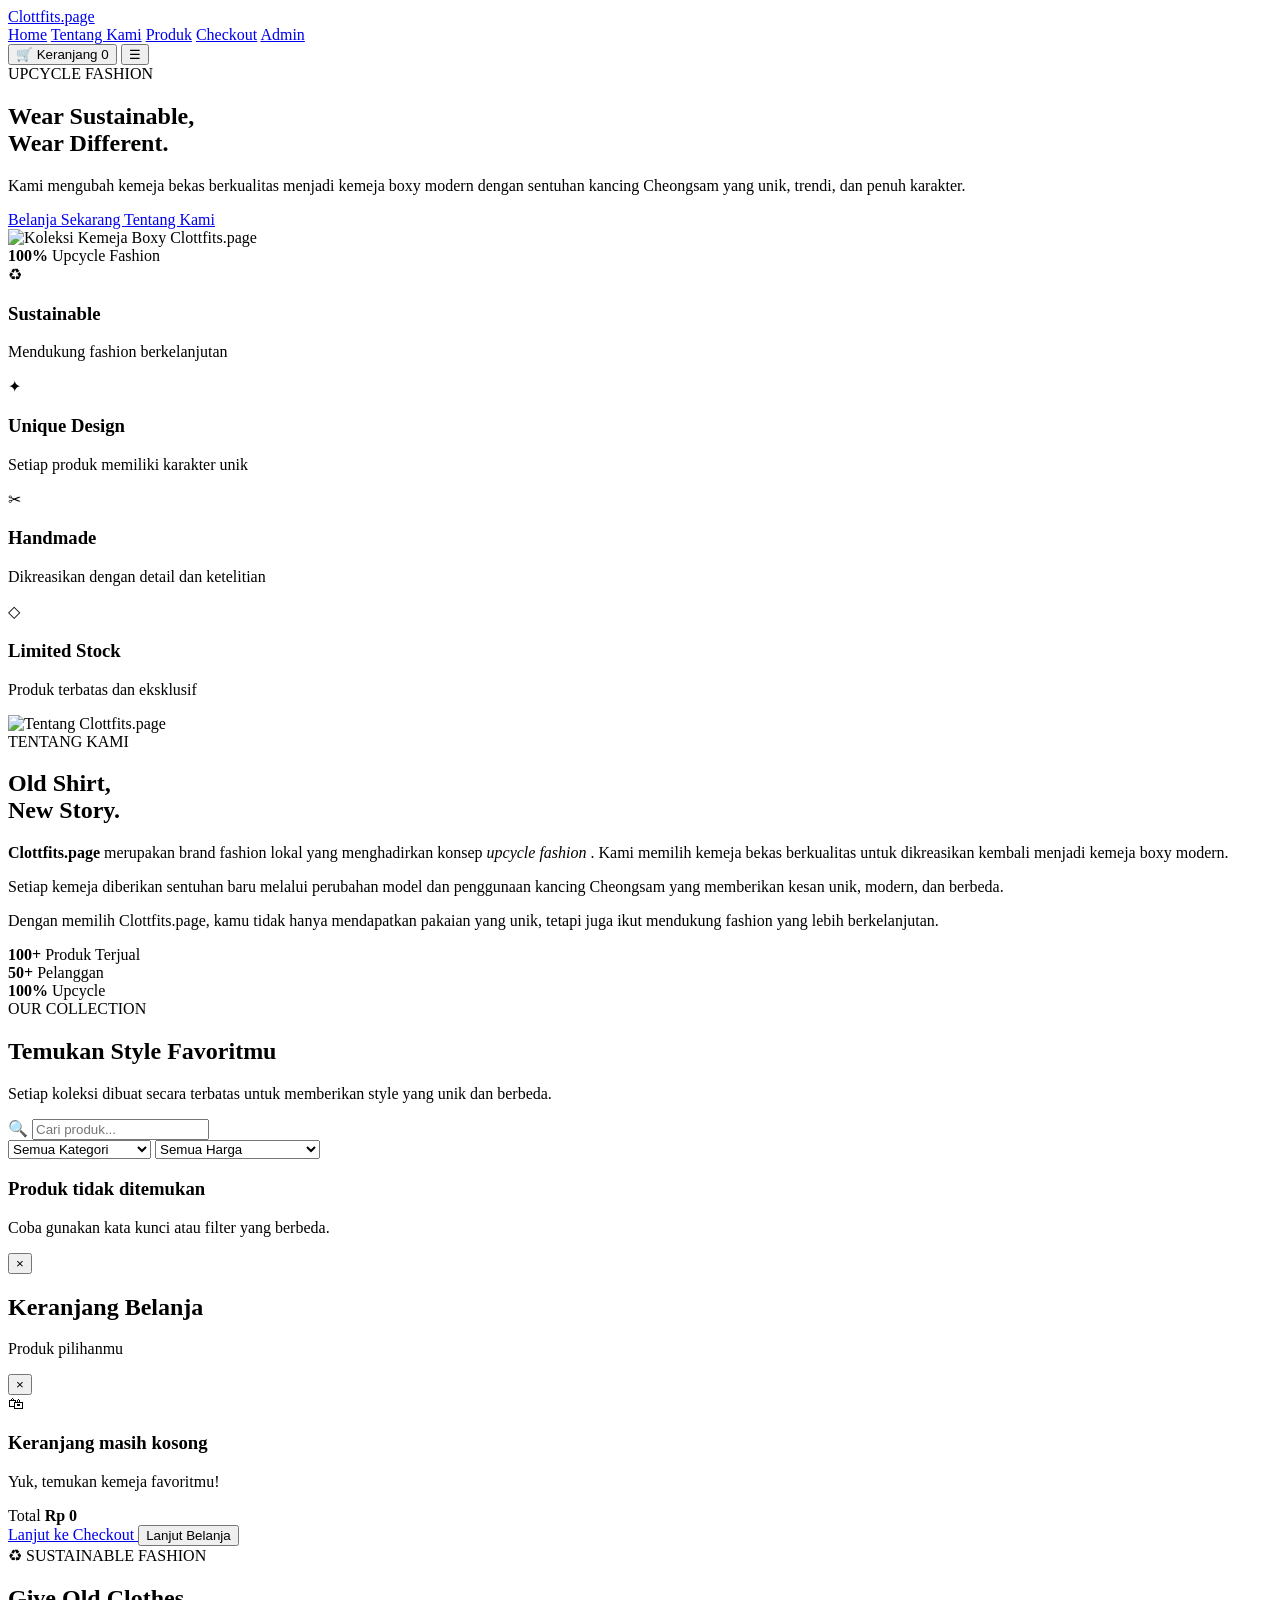
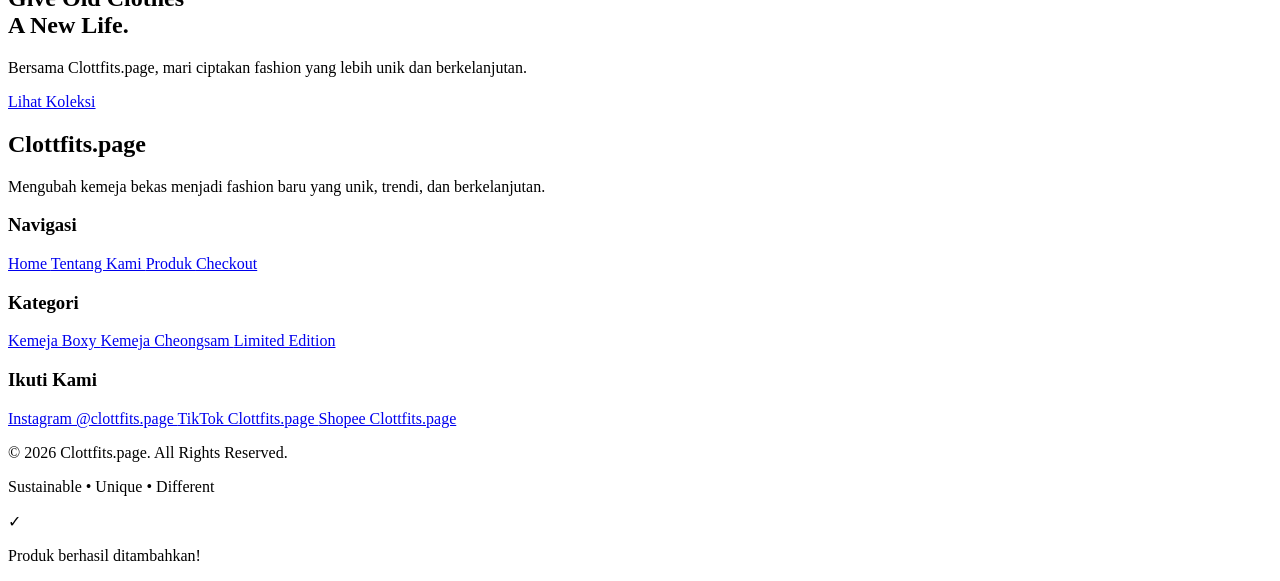
==== index.html @ d0d0c1e7 "halaman index" ====
<!DOCTYPE html>
<html lang="id">
<head>
  <meta charset="UTF-8">
  <meta name="viewport" content="width=device-width, initial-scale=1.0">

  <title>Clottfits.page | Upcycle Fashion</title>

  <meta name="description"
        content="Clottfits.page menghadirkan kemeja bekas berkualitas yang dikreasikan menjadi kemeja boxy dan kemeja dengan kancing Cheongsam yang unik dan trendi.">

  <!-- Google Fonts -->
  <link rel="preconnect" href="https://fonts.googleapis.com">
  <link rel="preconnect" href="https://fonts.gstatic.com" crossorigin>

  <link href="https://fonts.googleapis.com/css2?family=DM+Sans:wght@400;500;600;700&family=Playfair+Display:wght@600;700&display=swap"
        rel="stylesheet">

  <!-- CSS -->
  <link rel="stylesheet" href="css/style.css">
  <script src="js/auth.js" defer></script>

  <!-- Google Analytics Dummy -->
  <script async src="https://www.googletagmanager.com/gtag/js?id=G-XXXXXXXXXX"></script>

  <script>
    window.dataLayer = window.dataLayer || [];

    function gtag(){
      dataLayer.push(arguments);
    }

    gtag('js', new Date());
    gtag('config', 'G-XXXXXXXXXX');
  </script>
</head>


<body data-page="store">

<!-- ========================================
     NAVBAR
======================================== -->

<header class="navbar">

  <div class="container nav-container">

    <!-- Logo -->
    <a href="index.html" class="logo">
      Clottfits<span>.page</span>
    </a>


    <!-- Navigation -->
    <nav class="nav-menu" id="navMenu">

      <a href="#home">Home</a>

      <a href="#about">Tentang Kami</a>

      <a href="#products">Produk</a>

      <a href="checkout.html">Checkout</a>

      <a href="admin.html">Admin</a>

    </nav>


    <!-- Cart Button -->
    <button class="cart-button" id="cartBtn">

      🛒 Keranjang

      <span class="cart-count" id="cartCount">
        0
      </span>

    </button>


    <!-- Mobile Menu -->
    <button class="menu-toggle" id="menuToggle">
      ☰
    </button>

  </div>

</header>



<!-- ========================================
     HERO SECTION
======================================== -->

<section class="hero" id="home">

  <div class="container hero-container">


    <!-- Hero Content -->
    <div class="hero-content">

      <span class="hero-label">
        UPCYCLE FASHION
      </span>


      <h1>
        Wear Sustainable,
        <br>
        <span>Wear Different.</span>
      </h1>


      <p>
        Kami mengubah kemeja bekas berkualitas menjadi
        kemeja boxy modern dengan sentuhan kancing
        Cheongsam yang unik, trendi, dan penuh karakter.
      </p>


      <div class="hero-buttons">

        <a href="#products"
           class="btn-primary">

          Belanja Sekarang

        </a>


        <a href="#about"
           class="btn-secondary">

          Tentang Kami

        </a>

      </div>

    </div>



    <!-- Hero Image -->
    <div class="hero-image">

      <img
        src="image/banner.jpeg"
        alt="Koleksi Kemeja Boxy Clottfits.page"
      >

      <div class="hero-badge">

        <strong>
          100%
        </strong>

        <span>
          Upcycle Fashion
        </span>

      </div>

    </div>

  </div>

</section>



<!-- ========================================
     BENEFIT SECTION
======================================== -->

<section class="benefits">

  <div class="container benefit-grid">


    <div class="benefit-item">

      <span class="benefit-icon">
        ♻
      </span>

      <div>

        <h3>
          Sustainable
        </h3>

        <p>
          Mendukung fashion berkelanjutan
        </p>

      </div>

    </div>



    <div class="benefit-item">

      <span class="benefit-icon">
        ✦
      </span>

      <div>

        <h3>
          Unique Design
        </h3>

        <p>
          Setiap produk memiliki karakter unik
        </p>

      </div>

    </div>



    <div class="benefit-item">

      <span class="benefit-icon">
        ✂
      </span>

      <div>

        <h3>
          Handmade
        </h3>

        <p>
          Dikreasikan dengan detail dan ketelitian
        </p>

      </div>

    </div>



    <div class="benefit-item">

      <span class="benefit-icon">
        ◇
      </span>

      <div>

        <h3>
          Limited Stock
        </h3>

        <p>
          Produk terbatas dan eksklusif
        </p>

      </div>

    </div>

  </div>

</section>



<!-- ========================================
     ABOUT SECTION
======================================== -->

<section class="about"
         id="about">

  <div class="container about-container">


    <!-- About Image -->
    <div class="about-image">

      <img
        src="image/banner tentang.jpeg"
        alt="Tentang Clottfits.page"
      >

    </div>



    <!-- About Content -->
    <div class="about-content">

      <span class="section-label">
        TENTANG KAMI
      </span>


      <h2>
        Old Shirt,
        <br>
        New Story.
      </h2>


      <p>
        <strong>
          Clottfits.page
        </strong>

        merupakan brand fashion lokal yang
        menghadirkan konsep

        <em>
          upcycle fashion
        </em>.

        Kami memilih kemeja bekas berkualitas
        untuk dikreasikan kembali menjadi
        kemeja boxy modern.
      </p>


      <p>
        Setiap kemeja diberikan sentuhan baru
        melalui perubahan model dan penggunaan
        kancing Cheongsam yang memberikan
        kesan unik, modern, dan berbeda.
      </p>


      <p>
        Dengan memilih Clottfits.page,
        kamu tidak hanya mendapatkan pakaian
        yang unik, tetapi juga ikut mendukung
        fashion yang lebih berkelanjutan.
      </p>


      <div class="about-statistics">


        <div class="statistic">

          <strong>
            100+
          </strong>

          <span>
            Produk Terjual
          </span>

        </div>


        <div class="statistic">

          <strong>
            50+
          </strong>

          <span>
            Pelanggan
          </span>

        </div>


        <div class="statistic">

          <strong>
            100%
          </strong>

          <span>
            Upcycle
          </span>

        </div>


      </div>

    </div>

  </div>

</section>



<!-- ========================================
     PRODUCTS SECTION
======================================== -->

<section class="products-section"
         id="products">

  <div class="container">


    <!-- Section Heading -->
    <div class="section-heading">

      <span class="section-label">
        OUR COLLECTION
      </span>

      <h2>
        Temukan Style Favoritmu
      </h2>

      <p>
        Setiap koleksi dibuat secara terbatas
        untuk memberikan style yang unik dan berbeda.
      </p>

    </div>



    <!-- ========================================
         SEARCH & FILTER
    ======================================== -->

    <div class="product-tools">


      <!-- Search -->
      <div class="search-box">

        <span>
          🔍
        </span>

        <input
          type="text"
          id="searchInput"
          placeholder="Cari produk..."
        >

      </div>



      <!-- Category Filter -->
      <select id="categoryFilter">

        <option value="">
          Semua Kategori
        </option>

        <option value="boxy">
          Kemeja Boxy
        </option>

        <option value="cheongsam">
          Kemeja Cheongsam
        </option>

        <option value="limited">
          Limited Edition
        </option>

      </select>



      <!-- Price Filter -->
      <select id="priceFilter">

        <option value="">
          Semua Harga
        </option>

        <option value="low">
          Di bawah Rp150.000
        </option>

        <option value="middle">
          Rp150.000 - Rp200.000
        </option>

        <option value="high">
          Di atas Rp200.000
        </option>

      </select>

    </div>



    <!-- Product Container -->
    <div
      class="products-grid"
      id="productsContainer">
    </div>



    <!-- No Product -->
    <div
      class="no-product"
      id="noProduct">

      <h3>
        Produk tidak ditemukan
      </h3>

      <p>
        Coba gunakan kata kunci atau
        filter yang berbeda.
      </p>

    </div>

  </div>

</section>



<!-- ========================================
     PRODUCT DETAIL MODAL
======================================== -->

<div
  class="modal"
  id="productModal">


  <div class="modal-content">


    <!-- Close -->
    <button
      class="modal-close"
      id="closeModal">

      ×

    </button>


    <!-- Modal Body -->
    <div
      class="modal-body"
      id="modalBody">

    </div>

  </div>

</div>



<!-- ========================================
     CART SIDEBAR
======================================== -->

<div
  class="cart-overlay"
  id="cartOverlay">
</div>


<aside
  class="cart-sidebar"
  id="cartSidebar">


  <!-- Cart Header -->
  <div class="cart-header">

    <div>

      <h2>
        Keranjang Belanja
      </h2>

      <p>
        Produk pilihanmu
      </p>

    </div>


    <button
      class="close-cart"
      id="closeCart">

      ×

    </button>

  </div>



  <!-- Cart Items -->
  <div
    class="cart-items"
    id="cartItems">
  </div>



  <!-- Empty Cart -->
  <div
    class="empty-cart"
    id="emptyCart">

    <div class="empty-icon">
      🛍
    </div>

    <h3>
      Keranjang masih kosong
    </h3>

    <p>
      Yuk, temukan kemeja favoritmu!
    </p>

  </div>



  <!-- Cart Footer -->
  <div
    class="cart-footer"
    id="cartFooter">


    <div class="cart-total">

      <span>
        Total
      </span>

      <strong>

        Rp

        <span id="cartTotal">
          0
        </span>

      </strong>

    </div>


    <a
      href="checkout.html"
      class="checkout-button">

      Lanjut ke Checkout

    </a>


    <button
      class="continue-shopping"
      id="continueShopping">

      Lanjut Belanja

    </button>

  </div>

</aside>



<!-- ========================================
     CTA SECTION
======================================== -->

<section class="cta-section">

  <div class="container cta-content">

    <span>
      ♻ SUSTAINABLE FASHION
    </span>


    <h2>
      Give Old Clothes
      <br>
      A New Life.
    </h2>


    <p>
      Bersama Clottfits.page,
      mari ciptakan fashion yang lebih
      unik dan berkelanjutan.
    </p>


    <a
      href="#products"
      class="btn-light">

      Lihat Koleksi

    </a>

  </div>

</section>



<!-- ========================================
     FOOTER
======================================== -->

<footer class="footer">

  <div class="container footer-grid">


    <!-- Brand -->
    <div class="footer-brand">

      <h2>
        Clottfits<span>.page</span>
      </h2>

      <p>
        Mengubah kemeja bekas menjadi
        fashion baru yang unik,
        trendi, dan berkelanjutan.
      </p>

    </div>



    <!-- Navigation -->
    <div class="footer-menu">

      <h3>
        Navigasi
      </h3>

      <a href="#home">
        Home
      </a>

      <a href="#about">
        Tentang Kami
      </a>

      <a href="#products">
        Produk
      </a>

      <a href="checkout.html">
        Checkout
      </a>

    </div>



    <!-- Categories -->
    <div class="footer-menu">

      <h3>
        Kategori
      </h3>

      <a href="#products">
        Kemeja Boxy
      </a>

      <a href="#products">
        Kemeja Cheongsam
      </a>

      <a href="#products">
        Limited Edition
      </a>

    </div>



    <!-- Social Media -->
    <div class="footer-menu">

      <h3>
        Ikuti Kami
      </h3>

      <a href="#">
        Instagram @clottfits.page
      </a>

      <a href="#">
        TikTok Clottfits.page
      </a>

      <a href="#">
        Shopee Clottfits.page
      </a>

    </div>

  </div>



  <!-- Footer Bottom -->
  <div class="footer-bottom">

    <div class="container">

      <p>
        © 2026 Clottfits.page.
        All Rights Reserved.
      </p>

      <p>
        Sustainable • Unique • Different
      </p>

    </div>

  </div>

</footer>



<!-- ========================================
     TOAST NOTIFICATION
======================================== -->

<div
  class="toast"
  id="toast">

  <span>
    ✓
  </span>

  <p id="toastMessage">
    Produk berhasil ditambahkan!
  </p>

</div>



<!-- ========================================
     JAVASCRIPT
======================================== -->

<script src="js/script.js"></script>

</body>
</html>
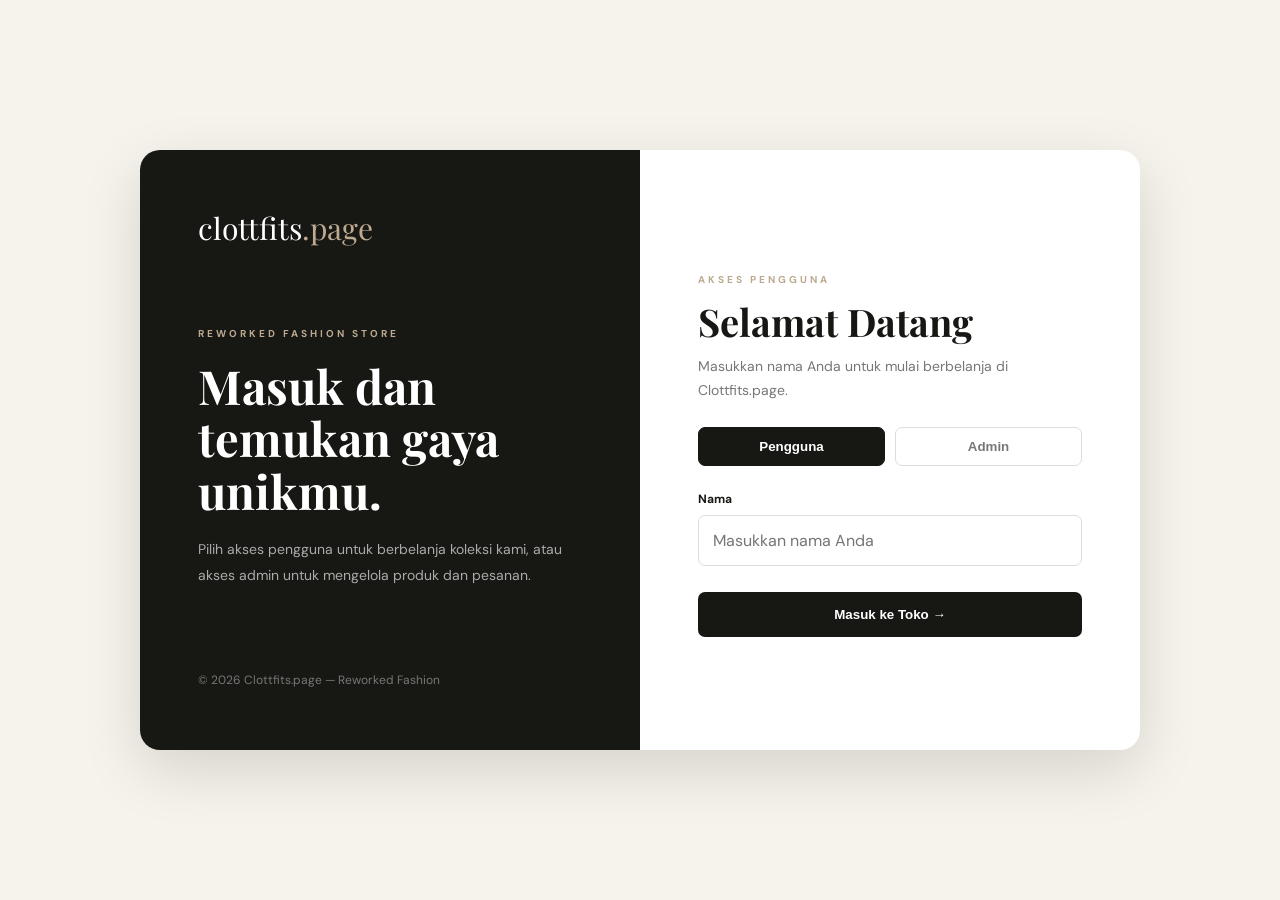
==== commit 78ec5767: "Update index.html" ====
--- a/index.html
+++ b/index.html
@@ -1,5 +1,6 @@
 <!DOCTYPE html>
 <html lang="id">
+
 <head>
   <meta charset="UTF-8">
   <meta name="viewport" content="width=device-width, initial-scale=1.0">
@@ -7,18 +8,19 @@
   <title>Clottfits.page | Upcycle Fashion</title>
 
   <meta name="description"
-        content="Clottfits.page menghadirkan kemeja bekas berkualitas yang dikreasikan menjadi kemeja boxy dan kemeja dengan kancing Cheongsam yang unik dan trendi.">
+    content="Clottfits.page menghadirkan kemeja bekas berkualitas yang dikreasikan menjadi kemeja boxy dan kemeja dengan kancing Cheongsam yang unik dan trendi.">
 
   <!-- Google Fonts -->
   <link rel="preconnect" href="https://fonts.googleapis.com">
   <link rel="preconnect" href="https://fonts.gstatic.com" crossorigin>
 
-  <link href="https://fonts.googleapis.com/css2?family=DM+Sans:wght@400;500;600;700&family=Playfair+Display:wght@600;700&display=swap"
-        rel="stylesheet">
+  <link
+    href="https://fonts.googleapis.com/css2?family=DM+Sans:wght@400;500;600;700&family=Playfair+Display:wght@600;700&display=swap"
+    rel="stylesheet">
 
   <!-- CSS -->
-  <link rel="stylesheet" href="css/style.css">
-  <script src="js/auth.js" defer></script>
+  <link rel="stylesheet" href="css/style.css">
+  <script src="js/auth.js" defer></script>
 
   <!-- Google Analytics Dummy -->
   <script async src="https://www.googletagmanager.com/gtag/js?id=G-XXXXXXXXXX"></script>
@@ -26,7 +28,7 @@
   <script>
     window.dataLayer = window.dataLayer || [];
 
-    function gtag(){
+    function gtag() {
       dataLayer.push(arguments);
     }
 
@@ -36,843 +38,800 @@
 </head>
 
 
-<body data-page="store">
-
-<!-- ========================================
+<body data-page="store">
+
+  <!-- ========================================
      NAVBAR
 ======================================== -->
 
-<header class="navbar">
-
-  <div class="container nav-container">
-
-    <!-- Logo -->
-    <a href="index.html" class="logo">
-      Clottfits<span>.page</span>
-    </a>
-
-
-    <!-- Navigation -->
-    <nav class="nav-menu" id="navMenu">
-
-      <a href="#home">Home</a>
-
-      <a href="#about">Tentang Kami</a>
-
-      <a href="#products">Produk</a>
-
-      <a href="checkout.html">Checkout</a>
-
-      <a href="admin.html">Admin</a>
-
-    </nav>
-
-
-    <!-- Cart Button -->
-    <button class="cart-button" id="cartBtn">
-
-      🛒 Keranjang
-
-      <span class="cart-count" id="cartCount">
-        0
-      </span>
-
-    </button>
-
-
-    <!-- Mobile Menu -->
-    <button class="menu-toggle" id="menuToggle">
-      ☰
-    </button>
-
-  </div>
-
-</header>
-
-
-
-<!-- ========================================
+  <header class="navbar">
+
+    <div class="container nav-container">
+
+      <!-- Logo -->
+      <a href="index.html" class="logo">
+        Clottfits<span>.page</span>
+      </a>
+
+
+      <!-- Navigation -->
+      <nav class="nav-menu" id="navMenu">
+
+        <a href="#home">Home</a>
+
+        <a href="#about">Tentang Kami</a>
+
+        <a href="#products">Produk</a>
+
+        <a href="checkout.html">Checkout</a>
+
+        <a href="admin.html">Admin</a>
+
+      </nav>
+
+
+      <!-- Cart Button -->
+      <button class="cart-button" id="cartBtn">
+
+        🛒 Keranjang
+
+        <span class="cart-count" id="cartCount">
+          0
+        </span>
+
+      </button>
+
+
+      <!-- Mobile Menu -->
+      <button class="menu-toggle" id="menuToggle" type="button" aria-label="Buka menu navigasi" aria-expanded="false">
+        ☰
+      </button>
+
+    </div>
+
+  </header>
+
+
+
+  <!-- ========================================
      HERO SECTION
 ======================================== -->
 
-<section class="hero" id="home">
-
-  <div class="container hero-container">
-
-
-    <!-- Hero Content -->
-    <div class="hero-content">
-
-      <span class="hero-label">
-        UPCYCLE FASHION
-      </span>
-
-
-      <h1>
-        Wear Sustainable,
-        <br>
-        <span>Wear Different.</span>
-      </h1>
-
-
-      <p>
-        Kami mengubah kemeja bekas berkualitas menjadi
-        kemeja boxy modern dengan sentuhan kancing
-        Cheongsam yang unik, trendi, dan penuh karakter.
-      </p>
-
-
-      <div class="hero-buttons">
-
-        <a href="#products"
-           class="btn-primary">
-
-          Belanja Sekarang
-
-        </a>
-
-
-        <a href="#about"
-           class="btn-secondary">
-
-          Tentang Kami
-
-        </a>
-
-      </div>
-
-    </div>
-
-
-
-    <!-- Hero Image -->
-    <div class="hero-image">
-
-      <img
-        src="image/banner.jpeg"
-        alt="Koleksi Kemeja Boxy Clottfits.page"
-      >
-
-      <div class="hero-badge">
-
-        <strong>
-          100%
-        </strong>
-
-        <span>
-          Upcycle Fashion
+  <section class="hero" id="home">
+
+    <div class="container hero-container">
+
+
+      <!-- Hero Content -->
+      <div class="hero-content">
+
+        <span class="hero-label">
+          UPCYCLE FASHION
         </span>
 
-      </div>
-
-    </div>
-
-  </div>
-
-</section>
-
-
-
-<!-- ========================================
-     BENEFIT SECTION
-======================================== -->
-
-<section class="benefits">
-
-  <div class="container benefit-grid">
-
-
-    <div class="benefit-item">
-
-      <span class="benefit-icon">
-        ♻
-      </span>
-
-      <div>
-
-        <h3>
-          Sustainable
-        </h3>
-
-        <p>
-          Mendukung fashion berkelanjutan
-        </p>
-
-      </div>
-
-    </div>
-
-
-
-    <div class="benefit-item">
-
-      <span class="benefit-icon">
-        ✦
-      </span>
-
-      <div>
-
-        <h3>
-          Unique Design
-        </h3>
-
-        <p>
-          Setiap produk memiliki karakter unik
-        </p>
-
-      </div>
-
-    </div>
-
-
-
-    <div class="benefit-item">
-
-      <span class="benefit-icon">
-        ✂
-      </span>
-
-      <div>
-
-        <h3>
-          Handmade
-        </h3>
-
-        <p>
-          Dikreasikan dengan detail dan ketelitian
-        </p>
-
-      </div>
-
-    </div>
-
-
-
-    <div class="benefit-item">
-
-      <span class="benefit-icon">
-        ◇
-      </span>
-
-      <div>
-
-        <h3>
-          Limited Stock
-        </h3>
-
-        <p>
-          Produk terbatas dan eksklusif
-        </p>
-
-      </div>
-
-    </div>
-
-  </div>
-
-</section>
-
-
-
-<!-- ========================================
-     ABOUT SECTION
-======================================== -->
-
-<section class="about"
-         id="about">
-
-  <div class="container about-container">
-
-
-    <!-- About Image -->
-    <div class="about-image">
-
-      <img
-        src="image/banner tentang.jpeg"
-        alt="Tentang Clottfits.page"
-      >
-
-    </div>
-
-
-
-    <!-- About Content -->
-    <div class="about-content">
-
-      <span class="section-label">
-        TENTANG KAMI
-      </span>
-
-
-      <h2>
-        Old Shirt,
-        <br>
-        New Story.
-      </h2>
-
-
-      <p>
-        <strong>
-          Clottfits.page
-        </strong>
-
-        merupakan brand fashion lokal yang
-        menghadirkan konsep
-
-        <em>
-          upcycle fashion
-        </em>.
-
-        Kami memilih kemeja bekas berkualitas
-        untuk dikreasikan kembali menjadi
-        kemeja boxy modern.
-      </p>
-
-
-      <p>
-        Setiap kemeja diberikan sentuhan baru
-        melalui perubahan model dan penggunaan
-        kancing Cheongsam yang memberikan
-        kesan unik, modern, dan berbeda.
-      </p>
-
-
-      <p>
-        Dengan memilih Clottfits.page,
-        kamu tidak hanya mendapatkan pakaian
-        yang unik, tetapi juga ikut mendukung
-        fashion yang lebih berkelanjutan.
-      </p>
-
-
-      <div class="about-statistics">
-
-
-        <div class="statistic">
-
-          <strong>
-            100+
-          </strong>
-
-          <span>
-            Produk Terjual
-          </span>
+
+        <h1>
+          Wear Sustainable,
+          <br>
+          <span>Wear Different.</span>
+        </h1>
+
+
+        <p>
+          Kami mengubah kemeja bekas berkualitas menjadi
+          kemeja boxy modern dengan sentuhan kancing
+          Cheongsam yang unik, trendi, dan penuh karakter.
+        </p>
+
+
+        <div class="hero-buttons">
+
+          <a href="#products" class="btn-primary">
+
+            Belanja Sekarang
+
+          </a>
+
+
+          <a href="#about" class="btn-secondary">
+
+            Tentang Kami
+
+          </a>
 
         </div>
 
-
-        <div class="statistic">
-
-          <strong>
-            50+
-          </strong>
-
-          <span>
-            Pelanggan
-          </span>
-
-        </div>
-
-
-        <div class="statistic">
+      </div>
+
+
+
+      <!-- Hero Image -->
+      <div class="hero-image">
+
+        <img src="image/banner.jpeg" alt="Koleksi Kemeja Boxy Clottfits.page">
+
+        <div class="hero-badge">
 
           <strong>
             100%
           </strong>
 
           <span>
-            Upcycle
+            Upcycle Fashion
           </span>
 
         </div>
 
-
-      </div>
-
-    </div>
-
-  </div>
-
-</section>
-
-
-
-<!-- ========================================
+      </div>
+
+    </div>
+
+  </section>
+
+
+
+  <!-- ========================================
+     BENEFIT SECTION
+======================================== -->
+
+  <section class="benefits">
+
+    <div class="container benefit-grid">
+
+
+      <div class="benefit-item">
+
+        <span class="benefit-icon">
+          ♻
+        </span>
+
+        <div>
+
+          <h3>
+            Sustainable
+          </h3>
+
+          <p>
+            Mendukung fashion berkelanjutan
+          </p>
+
+        </div>
+
+      </div>
+
+
+
+      <div class="benefit-item">
+
+        <span class="benefit-icon">
+          ✦
+        </span>
+
+        <div>
+
+          <h3>
+            Unique Design
+          </h3>
+
+          <p>
+            Setiap produk memiliki karakter unik
+          </p>
+
+        </div>
+
+      </div>
+
+
+
+      <div class="benefit-item">
+
+        <span class="benefit-icon">
+          ✂
+        </span>
+
+        <div>
+
+          <h3>
+            Handmade
+          </h3>
+
+          <p>
+            Dikreasikan dengan detail dan ketelitian
+          </p>
+
+        </div>
+
+      </div>
+
+
+
+      <div class="benefit-item">
+
+        <span class="benefit-icon">
+          ◇
+        </span>
+
+        <div>
+
+          <h3>
+            Limited Stock
+          </h3>
+
+          <p>
+            Produk terbatas dan eksklusif
+          </p>
+
+        </div>
+
+      </div>
+
+    </div>
+
+  </section>
+
+
+
+  <!-- ========================================
+     ABOUT SECTION
+======================================== -->
+
+  <section class="about" id="about">
+
+    <div class="container about-container">
+
+
+      <!-- About Image -->
+      <div class="about-image">
+
+        <img src="image/banner tentang.jpeg" alt="Tentang Clottfits.page">
+
+      </div>
+
+
+
+      <!-- About Content -->
+      <div class="about-content">
+
+        <span class="section-label">
+          TENTANG KAMI
+        </span>
+
+
+        <h2>
+          Old Shirt,
+          <br>
+          New Story.
+        </h2>
+
+
+        <p>
+          <strong>
+            Clottfits.page
+          </strong>
+
+          merupakan brand fashion lokal yang
+          menghadirkan konsep
+
+          <em>
+            upcycle fashion
+          </em>.
+
+          Kami memilih kemeja bekas berkualitas
+          untuk dikreasikan kembali menjadi
+          kemeja boxy modern.
+        </p>
+
+
+        <p>
+          Setiap kemeja diberikan sentuhan baru
+          melalui perubahan model dan penggunaan
+          kancing Cheongsam yang memberikan
+          kesan unik, modern, dan berbeda.
+        </p>
+
+
+        <p>
+          Dengan memilih Clottfits.page,
+          kamu tidak hanya mendapatkan pakaian
+          yang unik, tetapi juga ikut mendukung
+          fashion yang lebih berkelanjutan.
+        </p>
+
+
+        <div class="about-statistics">
+
+
+          <div class="statistic">
+
+            <strong>
+              100+
+            </strong>
+
+            <span>
+              Produk Terjual
+            </span>
+
+          </div>
+
+
+          <div class="statistic">
+
+            <strong>
+              50+
+            </strong>
+
+            <span>
+              Pelanggan
+            </span>
+
+          </div>
+
+
+          <div class="statistic">
+
+            <strong>
+              100%
+            </strong>
+
+            <span>
+              Upcycle
+            </span>
+
+          </div>
+
+
+        </div>
+
+      </div>
+
+    </div>
+
+  </section>
+
+
+
+  <!-- ========================================
      PRODUCTS SECTION
 ======================================== -->
 
-<section class="products-section"
-         id="products">
-
-  <div class="container">
-
-
-    <!-- Section Heading -->
-    <div class="section-heading">
-
-      <span class="section-label">
-        OUR COLLECTION
-      </span>
-
-      <h2>
-        Temukan Style Favoritmu
-      </h2>
-
-      <p>
-        Setiap koleksi dibuat secara terbatas
-        untuk memberikan style yang unik dan berbeda.
-      </p>
-
-    </div>
-
-
-
-    <!-- ========================================
+  <section class="products-section" id="products">
+
+    <div class="container">
+
+
+      <!-- Section Heading -->
+      <div class="section-heading">
+
+        <span class="section-label">
+          OUR COLLECTION
+        </span>
+
+        <h2>
+          Temukan Style Favoritmu
+        </h2>
+
+        <p>
+          Setiap koleksi dibuat secara terbatas
+          untuk memberikan style yang unik dan berbeda.
+        </p>
+
+      </div>
+
+
+
+      <!-- ========================================
          SEARCH & FILTER
     ======================================== -->
 
-    <div class="product-tools">
-
-
-      <!-- Search -->
-      <div class="search-box">
+      <div class="product-tools">
+
+
+        <!-- Search -->
+        <div class="search-box">
+
+          <span>
+            🔍
+          </span>
+
+          <input type="text" id="searchInput" placeholder="Cari produk...">
+
+        </div>
+
+
+
+        <!-- Category Filter -->
+        <select id="categoryFilter">
+
+          <option value="">
+            Semua Kategori
+          </option>
+
+          <option value="boxy">
+            Kemeja Boxy
+          </option>
+
+          <option value="cheongsam">
+            Kemeja Cheongsam
+          </option>
+
+          <option value="limited">
+            Limited Edition
+          </option>
+
+        </select>
+
+
+
+        <!-- Price Filter -->
+        <select id="priceFilter">
+
+          <option value="">
+            Semua Harga
+          </option>
+
+          <option value="low">
+            Di bawah Rp150.000
+          </option>
+
+          <option value="middle">
+            Rp150.000 - Rp200.000
+          </option>
+
+          <option value="high">
+            Di atas Rp200.000
+          </option>
+
+        </select>
+
+      </div>
+
+
+
+      <!-- Product Container -->
+      <div class="products-grid" id="productsContainer">
+      </div>
+
+
+
+      <!-- No Product -->
+      <div class="no-product" id="noProduct">
+
+        <h3>
+          Produk tidak ditemukan
+        </h3>
+
+        <p>
+          Coba gunakan kata kunci atau
+          filter yang berbeda.
+        </p>
+
+      </div>
+
+    </div>
+
+  </section>
+
+
+
+  <!-- ========================================
+     PRODUCT DETAIL MODAL
+======================================== -->
+
+  <div class="modal" id="productModal">
+
+
+    <div class="modal-content">
+
+
+      <!-- Close -->
+      <button class="modal-close" id="closeModal">
+
+        ×
+
+      </button>
+
+
+      <!-- Modal Body -->
+      <div class="modal-body" id="modalBody">
+
+      </div>
+
+    </div>
+
+  </div>
+
+
+
+  <!-- ========================================
+     CART SIDEBAR
+======================================== -->
+
+  <div class="cart-overlay" id="cartOverlay">
+  </div>
+
+
+  <aside class="cart-sidebar" id="cartSidebar">
+
+
+    <!-- Cart Header -->
+    <div class="cart-header">
+
+      <div>
+
+        <h2>
+          Keranjang Belanja
+        </h2>
+
+        <p>
+          Produk pilihanmu
+        </p>
+
+      </div>
+
+
+      <button class="close-cart" id="closeCart">
+
+        ×
+
+      </button>
+
+    </div>
+
+
+
+    <!-- Cart Items -->
+    <div class="cart-items" id="cartItems">
+    </div>
+
+
+
+    <!-- Empty Cart -->
+    <div class="empty-cart" id="emptyCart">
+
+      <div class="empty-icon">
+        🛍
+      </div>
+
+      <h3>
+        Keranjang masih kosong
+      </h3>
+
+      <p>
+        Yuk, temukan kemeja favoritmu!
+      </p>
+
+    </div>
+
+
+
+    <!-- Cart Footer -->
+    <div class="cart-footer" id="cartFooter">
+
+
+      <div class="cart-total">
 
         <span>
-          🔍
+          Total
         </span>
 
-        <input
-          type="text"
-          id="searchInput"
-          placeholder="Cari produk..."
-        >
-
-      </div>
-
-
-
-      <!-- Category Filter -->
-      <select id="categoryFilter">
-
-        <option value="">
-          Semua Kategori
-        </option>
-
-        <option value="boxy">
+        <strong>
+
+          Rp
+
+          <span id="cartTotal">
+            0
+          </span>
+
+        </strong>
+
+      </div>
+
+
+      <a href="checkout.html" class="checkout-button">
+
+        Lanjut ke Checkout
+
+      </a>
+
+
+      <button class="continue-shopping" id="continueShopping">
+
+        Lanjut Belanja
+
+      </button>
+
+    </div>
+
+  </aside>
+
+
+
+  <!-- ========================================
+     CTA SECTION
+======================================== -->
+
+  <section class="cta-section">
+
+    <div class="container cta-content">
+
+      <span>
+        ♻ SUSTAINABLE FASHION
+      </span>
+
+
+      <h2>
+        Give Old Clothes
+        <br>
+        A New Life.
+      </h2>
+
+
+      <p>
+        Bersama Clottfits.page,
+        mari ciptakan fashion yang lebih
+        unik dan berkelanjutan.
+      </p>
+
+
+      <a href="#products" class="btn-light">
+
+        Lihat Koleksi
+
+      </a>
+
+    </div>
+
+  </section>
+
+
+
+  <!-- ========================================
+     FOOTER
+======================================== -->
+
+  <footer class="footer">
+
+    <div class="container footer-grid">
+
+
+      <!-- Brand -->
+      <div class="footer-brand">
+
+        <h2>
+          Clottfits<span>.page</span>
+        </h2>
+
+        <p>
+          Mengubah kemeja bekas menjadi
+          fashion baru yang unik,
+          trendi, dan berkelanjutan.
+        </p>
+
+      </div>
+
+
+
+      <!-- Navigation -->
+      <div class="footer-menu">
+
+        <h3>
+          Navigasi
+        </h3>
+
+        <a href="#home">
+          Home
+        </a>
+
+        <a href="#about">
+          Tentang Kami
+        </a>
+
+        <a href="#products">
+          Produk
+        </a>
+
+        <a href="checkout.html">
+          Checkout
+        </a>
+
+      </div>
+
+
+
+      <!-- Categories -->
+      <div class="footer-menu">
+
+        <h3>
+          Kategori
+        </h3>
+
+        <a href="#products">
           Kemeja Boxy
-        </option>
-
-        <option value="cheongsam">
+        </a>
+
+        <a href="#products">
           Kemeja Cheongsam
-        </option>
-
-        <option value="limited">
+        </a>
+
+        <a href="#products">
           Limited Edition
-        </option>
-
-      </select>
-
-
-
-      <!-- Price Filter -->
-      <select id="priceFilter">
-
-        <option value="">
-          Semua Harga
-        </option>
-
-        <option value="low">
-          Di bawah Rp150.000
-        </option>
-
-        <option value="middle">
-          Rp150.000 - Rp200.000
-        </option>
-
-        <option value="high">
-          Di atas Rp200.000
-        </option>
-
-      </select>
-
-    </div>
-
-
-
-    <!-- Product Container -->
-    <div
-      class="products-grid"
-      id="productsContainer">
-    </div>
-
-
-
-    <!-- No Product -->
-    <div
-      class="no-product"
-      id="noProduct">
-
-      <h3>
-        Produk tidak ditemukan
-      </h3>
-
-      <p>
-        Coba gunakan kata kunci atau
-        filter yang berbeda.
-      </p>
-
-    </div>
+        </a>
+
+      </div>
+
+
+
+      <!-- Social Media -->
+      <div class="footer-menu">
+
+        <h3>
+          Ikuti Kami
+        </h3>
+
+        <a href="#">
+          Instagram @clottfits.page
+        </a>
+
+        <a href="#">
+          TikTok Clottfits.page
+        </a>
+
+        <a href="#">
+          Shopee Clottfits.page
+        </a>
+
+      </div>
+
+    </div>
+
+
+
+    <!-- Footer Bottom -->
+    <div class="footer-bottom">
+
+      <div class="container">
+
+        <p>
+          © 2026 Clottfits.page.
+          All Rights Reserved.
+        </p>
+
+        <p>
+          Sustainable • Unique • Different
+        </p>
+
+      </div>
+
+    </div>
+
+  </footer>
+
+
+
+  <!-- ========================================
+     TOAST NOTIFICATION
+======================================== -->
+
+  <div class="toast" id="toast">
+
+    <span>
+      ✓
+    </span>
+
+    <p id="toastMessage">
+      Produk berhasil ditambahkan!
+    </p>
 
   </div>
 
-</section>
-
-
-
-<!-- ========================================
-     PRODUCT DETAIL MODAL
-======================================== -->
-
-<div
-  class="modal"
-  id="productModal">
-
-
-  <div class="modal-content">
-
-
-    <!-- Close -->
-    <button
-      class="modal-close"
-      id="closeModal">
-
-      ×
-
-    </button>
-
-
-    <!-- Modal Body -->
-    <div
-      class="modal-body"
-      id="modalBody">
-
-    </div>
-
-  </div>
-
-</div>
-
-
-
-<!-- ========================================
-     CART SIDEBAR
-======================================== -->
-
-<div
-  class="cart-overlay"
-  id="cartOverlay">
-</div>
-
-
-<aside
-  class="cart-sidebar"
-  id="cartSidebar">
-
-
-  <!-- Cart Header -->
-  <div class="cart-header">
-
-    <div>
-
-      <h2>
-        Keranjang Belanja
-      </h2>
-
-      <p>
-        Produk pilihanmu
-      </p>
-
-    </div>
-
-
-    <button
-      class="close-cart"
-      id="closeCart">
-
-      ×
-
-    </button>
-
-  </div>
-
-
-
-  <!-- Cart Items -->
-  <div
-    class="cart-items"
-    id="cartItems">
-  </div>
-
-
-
-  <!-- Empty Cart -->
-  <div
-    class="empty-cart"
-    id="emptyCart">
-
-    <div class="empty-icon">
-      🛍
-    </div>
-
-    <h3>
-      Keranjang masih kosong
-    </h3>
-
-    <p>
-      Yuk, temukan kemeja favoritmu!
-    </p>
-
-  </div>
-
-
-
-  <!-- Cart Footer -->
-  <div
-    class="cart-footer"
-    id="cartFooter">
-
-
-    <div class="cart-total">
-
-      <span>
-        Total
-      </span>
-
-      <strong>
-
-        Rp
-
-        <span id="cartTotal">
-          0
-        </span>
-
-      </strong>
-
-    </div>
-
-
-    <a
-      href="checkout.html"
-      class="checkout-button">
-
-      Lanjut ke Checkout
-
-    </a>
-
-
-    <button
-      class="continue-shopping"
-      id="continueShopping">
-
-      Lanjut Belanja
-
-    </button>
-
-  </div>
-
-</aside>
-
-
-
-<!-- ========================================
-     CTA SECTION
-======================================== -->
-
-<section class="cta-section">
-
-  <div class="container cta-content">
-
-    <span>
-      ♻ SUSTAINABLE FASHION
-    </span>
-
-
-    <h2>
-      Give Old Clothes
-      <br>
-      A New Life.
-    </h2>
-
-
-    <p>
-      Bersama Clottfits.page,
-      mari ciptakan fashion yang lebih
-      unik dan berkelanjutan.
-    </p>
-
-
-    <a
-      href="#products"
-      class="btn-light">
-
-      Lihat Koleksi
-
-    </a>
-
-  </div>
-
-</section>
-
-
-
-<!-- ========================================
-     FOOTER
-======================================== -->
-
-<footer class="footer">
-
-  <div class="container footer-grid">
-
-
-    <!-- Brand -->
-    <div class="footer-brand">
-
-      <h2>
-        Clottfits<span>.page</span>
-      </h2>
-
-      <p>
-        Mengubah kemeja bekas menjadi
-        fashion baru yang unik,
-        trendi, dan berkelanjutan.
-      </p>
-
-    </div>
-
-
-
-    <!-- Navigation -->
-    <div class="footer-menu">
-
-      <h3>
-        Navigasi
-      </h3>
-
-      <a href="#home">
-        Home
-      </a>
-
-      <a href="#about">
-        Tentang Kami
-      </a>
-
-      <a href="#products">
-        Produk
-      </a>
-
-      <a href="checkout.html">
-        Checkout
-      </a>
-
-    </div>
-
-
-
-    <!-- Categories -->
-    <div class="footer-menu">
-
-      <h3>
-        Kategori
-      </h3>
-
-      <a href="#products">
-        Kemeja Boxy
-      </a>
-
-      <a href="#products">
-        Kemeja Cheongsam
-      </a>
-
-      <a href="#products">
-        Limited Edition
-      </a>
-
-    </div>
-
-
-
-    <!-- Social Media -->
-    <div class="footer-menu">
-
-      <h3>
-        Ikuti Kami
-      </h3>
-
-      <a href="#">
-        Instagram @clottfits.page
-      </a>
-
-      <a href="#">
-        TikTok Clottfits.page
-      </a>
-
-      <a href="#">
-        Shopee Clottfits.page
-      </a>
-
-    </div>
-
-  </div>
-
-
-
-  <!-- Footer Bottom -->
-  <div class="footer-bottom">
-
-    <div class="container">
-
-      <p>
-        © 2026 Clottfits.page.
-        All Rights Reserved.
-      </p>
-
-      <p>
-        Sustainable • Unique • Different
-      </p>
-
-    </div>
-
-  </div>
-
-</footer>
-
-
-
-<!-- ========================================
-     TOAST NOTIFICATION
-======================================== -->
-
-<div
-  class="toast"
-  id="toast">
-
-  <span>
-    ✓
-  </span>
-
-  <p id="toastMessage">
-    Produk berhasil ditambahkan!
-  </p>
-
-</div>
-
-
-
-<!-- ========================================
+
+
+  <!-- ========================================
      JAVASCRIPT
 ======================================== -->
 
-<script src="js/script.js"></script>
+  <script src="js/script.js"></script>
 
 </body>
-</html>
+
+</html>
--- a/css/style.css
+++ b/css/style.css
@@ -0,0 +1,1188 @@
+/* =========================================
+   CLOTTFITS.PAGE - MODERN FASHION E-COMMERCE
+========================================= */
+
+* {
+  margin: 0;
+  padding: 0;
+  box-sizing: border-box;
+}
+
+:root {
+  --black: #171714;
+  --dark: #24241f;
+  --cream: #f6f3ec;
+  --beige: #e8dfd0;
+  --brown: #876f55;
+  --white: #ffffff;
+  --gray: #77776f;
+  --light-gray: #eeeeea;
+}
+
+html {
+  scroll-behavior: smooth;
+}
+
+body {
+  font-family: "DM Sans", Arial, sans-serif;
+  background: var(--cream);
+  color: var(--black);
+  line-height: 1.6;
+}
+
+img {
+  width: 100%;
+  display: block;
+}
+
+a {
+  text-decoration: none;
+  color: inherit;
+}
+
+button,
+input,
+select {
+  font-family: inherit;
+}
+
+button {
+  cursor: pointer;
+}
+
+.container {
+  width: min(1180px, 90%);
+  margin: auto;
+}
+
+
+/* =========================================
+   NAVBAR
+========================================= */
+
+.navbar {
+  position: sticky;
+  top: 0;
+  z-index: 1000;
+  background: rgba(246, 243, 236, 0.95);
+  backdrop-filter: blur(15px);
+  border-bottom: 1px solid rgba(0, 0, 0, 0.08);
+}
+
+.nav-container {
+  min-height: 76px;
+  display: flex;
+  align-items: center;
+  justify-content: space-between;
+  gap: 30px;
+}
+
+.logo {
+  font-family: "Playfair Display", serif;
+  font-size: 26px;
+  font-weight: 700;
+}
+
+.logo span {
+  color: var(--brown);
+}
+
+.nav-menu {
+  display: flex;
+  align-items: center;
+  gap: 28px;
+}
+
+.nav-menu a {
+  font-size: 14px;
+  font-weight: 600;
+  transition: 0.3s;
+}
+
+.nav-menu a:hover {
+  color: var(--brown);
+}
+
+.cart-button {
+  border: none;
+  background: var(--black);
+  color: white;
+  padding: 12px 18px;
+  border-radius: 30px;
+  font-weight: 600;
+}
+
+.cart-count {
+  display: inline-flex;
+  align-items: center;
+  justify-content: center;
+  background: var(--brown);
+  width: 23px;
+  height: 23px;
+  border-radius: 50%;
+  margin-left: 5px;
+}
+
+.menu-toggle {
+  display: none;
+  border: none;
+  background: transparent;
+  font-size: 26px;
+}
+
+
+/* =========================================
+   HERO
+========================================= */
+
+.hero {
+  min-height: 88vh;
+  display: flex;
+  align-items: center;
+  padding: 70px 0;
+  overflow: hidden;
+}
+
+.hero-container {
+  display: grid;
+  grid-template-columns: 1fr 1fr;
+  align-items: center;
+  gap: 70px;
+}
+
+.hero-label,
+.section-label {
+  display: inline-block;
+  font-size: 12px;
+  font-weight: 700;
+  letter-spacing: 3px;
+  color: var(--brown);
+  margin-bottom: 18px;
+}
+
+.hero-content h1 {
+  font-family: "Playfair Display", serif;
+  font-size: clamp(50px, 6vw, 85px);
+  line-height: 1;
+  margin-bottom: 25px;
+}
+
+.hero-content h1 span {
+  color: var(--brown);
+  font-style: italic;
+}
+
+.hero-content p {
+  max-width: 560px;
+  color: var(--gray);
+  font-size: 17px;
+  margin-bottom: 35px;
+}
+
+.hero-buttons {
+  display: flex;
+  gap: 15px;
+  flex-wrap: wrap;
+}
+
+.btn-primary,
+.btn-secondary,
+.btn-light {
+  display: inline-block;
+  padding: 15px 28px;
+  border-radius: 4px;
+  font-weight: 600;
+  transition: 0.3s;
+}
+
+.btn-primary {
+  background: var(--black);
+  color: white;
+}
+
+.btn-primary:hover {
+  background: var(--brown);
+  transform: translateY(-3px);
+}
+
+.btn-secondary {
+  border: 1px solid var(--black);
+}
+
+.btn-secondary:hover {
+  background: var(--black);
+  color: white;
+}
+
+.hero-image {
+  position: relative;
+}
+
+.hero-image img {
+  height: 650px;
+  object-fit: cover;
+  border-radius: 200px 200px 10px 10px;
+}
+
+.hero-badge {
+  position: absolute;
+  bottom: 30px;
+  left: -40px;
+  width: 140px;
+  height: 140px;
+  border-radius: 50%;
+  background: var(--black);
+  color: white;
+  display: flex;
+  flex-direction: column;
+  align-items: center;
+  justify-content: center;
+  text-align: center;
+}
+
+.hero-badge strong {
+  font-family: "Playfair Display", serif;
+  font-size: 30px;
+}
+
+.hero-badge span {
+  font-size: 12px;
+}
+
+
+/* =========================================
+   BENEFITS
+========================================= */
+
+.benefits {
+  background: var(--black);
+  color: white;
+  padding: 35px 0;
+}
+
+.benefit-grid {
+  display: grid;
+  grid-template-columns: repeat(4, 1fr);
+}
+
+.benefit-item {
+  display: flex;
+  gap: 15px;
+  align-items: center;
+  padding: 10px 25px;
+  border-right: 1px solid rgba(255, 255, 255, 0.15);
+}
+
+.benefit-item:last-child {
+  border-right: none;
+}
+
+.benefit-icon {
+  font-size: 28px;
+  color: var(--beige);
+}
+
+.benefit-item h3 {
+  font-size: 15px;
+}
+
+.benefit-item p {
+  font-size: 12px;
+  color: #aaa;
+}
+
+
+/* =========================================
+   ABOUT
+========================================= */
+
+.about {
+  padding: 120px 0;
+  background: white;
+}
+
+.about-container {
+  display: grid;
+  grid-template-columns: 1fr 1fr;
+  gap: 80px;
+  align-items: center;
+}
+
+.about-image img {
+  height: 600px;
+  object-fit: cover;
+}
+
+.about-content h2 {
+  font-family: "Playfair Display", serif;
+  font-size: clamp(45px, 5vw, 70px);
+  line-height: 1.1;
+  margin-bottom: 30px;
+}
+
+.about-content p {
+  color: var(--gray);
+  margin-bottom: 18px;
+}
+
+.about-statistics {
+  margin-top: 40px;
+  display: flex;
+  gap: 40px;
+  border-top: 1px solid #ddd;
+  padding-top: 30px;
+}
+
+.statistic {
+  display: flex;
+  flex-direction: column;
+}
+
+.statistic strong {
+  font-family: "Playfair Display", serif;
+  font-size: 30px;
+}
+
+.statistic span {
+  color: var(--gray);
+  font-size: 13px;
+}
+
+
+/* =========================================
+   PRODUCTS
+========================================= */
+
+.products-section {
+  padding: 110px 0;
+}
+
+.section-heading {
+  text-align: center;
+  max-width: 650px;
+  margin: 0 auto 50px;
+}
+
+.section-heading h2 {
+  font-family: "Playfair Display", serif;
+  font-size: clamp(38px, 5vw, 58px);
+  margin-bottom: 15px;
+}
+
+.section-heading p {
+  color: var(--gray);
+}
+
+
+/* SEARCH & FILTER */
+
+.product-tools {
+  background: white;
+  padding: 20px;
+  display: flex;
+  gap: 15px;
+  margin-bottom: 40px;
+  border-radius: 12px;
+  box-shadow: 0 10px 40px rgba(0, 0, 0, 0.05);
+}
+
+.search-box {
+  flex: 1;
+  display: flex;
+  align-items: center;
+  border: 1px solid #ddd;
+  padding: 0 15px;
+  border-radius: 7px;
+}
+
+.search-box input {
+  width: 100%;
+  border: none;
+  outline: none;
+  padding: 14px;
+  background: transparent;
+}
+
+.product-tools select {
+  border: 1px solid #ddd;
+  background: white;
+  padding: 12px 20px;
+  border-radius: 7px;
+  outline: none;
+}
+
+
+/* PRODUCT GRID */
+
+.products-grid {
+  display: grid;
+  grid-template-columns: repeat(4, 1fr);
+  gap: 25px;
+}
+
+.product-card {
+  background: white;
+  transition: 0.35s;
+  overflow: hidden;
+}
+
+.product-card:hover {
+  transform: translateY(-8px);
+  box-shadow: 0 15px 40px rgba(0, 0, 0, 0.1);
+}
+
+.product-image {
+  position: relative;
+  overflow: hidden;
+}
+
+.product-image img {
+  height: 340px;
+  object-fit: cover;
+  transition: 0.5s;
+}
+
+.product-card:hover .product-image img {
+  transform: scale(1.06);
+}
+
+.product-category {
+  position: absolute;
+  top: 15px;
+  left: 15px;
+  background: white;
+  padding: 7px 12px;
+  font-size: 11px;
+  font-weight: 700;
+}
+
+.product-info {
+  padding: 20px;
+}
+
+.product-info h3 {
+  font-family: "Playfair Display", serif;
+  font-size: 21px;
+  margin-bottom: 8px;
+}
+
+.product-description {
+  color: var(--gray);
+  font-size: 13px;
+  margin-bottom: 15px;
+}
+
+.product-price {
+  font-weight: 700;
+  font-size: 18px;
+  margin-bottom: 15px;
+}
+
+.product-buttons {
+  display: flex;
+  gap: 8px;
+}
+
+.detail-button,
+.add-to-cart {
+  flex: 1;
+  padding: 11px;
+  border: none;
+  font-weight: 600;
+}
+
+.detail-button {
+  background: var(--light-gray);
+}
+
+.add-to-cart {
+  background: var(--black);
+  color: white;
+}
+
+.add-to-cart:hover {
+  background: var(--brown);
+}
+
+.no-product {
+  display: none;
+  text-align: center;
+  padding: 60px;
+}
+
+
+/* =========================================
+   CART SIDEBAR
+========================================= */
+
+.cart-overlay {
+  position: fixed;
+  inset: 0;
+  background: rgba(0, 0, 0, 0.55);
+  z-index: 1998;
+  opacity: 0;
+  visibility: hidden;
+  transition: 0.3s;
+}
+
+.cart-overlay.active {
+  opacity: 1;
+  visibility: visible;
+}
+
+.cart-sidebar {
+  position: fixed;
+  top: 0;
+  right: -450px;
+  width: 430px;
+  max-width: 100%;
+  height: 100vh;
+  background: white;
+  z-index: 1999;
+  display: flex;
+  flex-direction: column;
+  transition: 0.4s;
+}
+
+.cart-sidebar.open {
+  right: 0;
+}
+
+.cart-header {
+  display: flex;
+  justify-content: space-between;
+  padding: 25px;
+  border-bottom: 1px solid #eee;
+}
+
+.cart-header h2 {
+  font-family: "Playfair Display", serif;
+}
+
+.cart-header p {
+  color: var(--gray);
+  font-size: 13px;
+}
+
+.close-cart {
+  background: none;
+  border: none;
+  font-size: 30px;
+}
+
+.cart-items {
+  flex: 1;
+  overflow-y: auto;
+  padding: 20px;
+}
+
+.cart-item {
+  display: grid;
+  grid-template-columns: 80px 1fr;
+  gap: 15px;
+  border-bottom: 1px solid #eee;
+  padding: 15px 0;
+}
+
+.cart-item img {
+  width: 80px;
+  height: 100px;
+  object-fit: cover;
+}
+
+.cart-item h4 {
+  margin-bottom: 5px;
+}
+
+.cart-item p {
+  font-size: 13px;
+  color: var(--gray);
+}
+
+.cart-actions {
+  margin-top: 10px;
+  display: flex;
+  align-items: center;
+  gap: 8px;
+}
+
+.cart-actions button {
+  width: 30px;
+  height: 30px;
+  border: 1px solid #ddd;
+  background: white;
+}
+
+.remove-item {
+  color: #b40000;
+}
+
+.empty-cart {
+  text-align: center;
+  margin: auto;
+  padding: 50px 20px;
+}
+
+.empty-icon {
+  font-size: 50px;
+  margin-bottom: 15px;
+}
+
+.cart-footer {
+  padding: 25px;
+  border-top: 1px solid #eee;
+}
+
+.cart-total {
+  display: flex;
+  justify-content: space-between;
+  margin-bottom: 20px;
+  font-size: 18px;
+}
+
+.checkout-button {
+  display: block;
+  width: 100%;
+  text-align: center;
+  background: var(--black);
+  color: white;
+  padding: 15px;
+  font-weight: 600;
+}
+
+.continue-shopping {
+  width: 100%;
+  background: transparent;
+  border: none;
+  padding: 14px;
+}
+
+
+/* =========================================
+   MODAL PRODUCT
+========================================= */
+
+.modal {
+  position: fixed;
+  inset: 0;
+  z-index: 2000;
+  background: rgba(0, 0, 0, 0.7);
+  display: none;
+  align-items: center;
+  justify-content: center;
+  padding: 20px;
+}
+
+.modal.active {
+  display: flex;
+}
+
+.modal-content {
+  position: relative;
+  width: min(850px, 95%);
+  max-height: 90vh;
+  overflow-y: auto;
+  background: white;
+}
+
+.modal-close {
+  position: absolute;
+  right: 15px;
+  top: 10px;
+  border: none;
+  background: white;
+  width: 40px;
+  height: 40px;
+  font-size: 27px;
+  z-index: 5;
+}
+
+.modal-product {
+  display: grid;
+  grid-template-columns: 1fr 1fr;
+}
+
+.modal-product img {
+  height: 520px;
+  object-fit: cover;
+}
+
+.modal-product-info {
+  padding: 50px 40px;
+}
+
+.modal-product-info h2 {
+  font-family: "Playfair Display", serif;
+  font-size: 35px;
+  margin-bottom: 15px;
+}
+
+.modal-product-info p {
+  color: var(--gray);
+  margin-bottom: 20px;
+}
+
+
+/* =========================================
+   CTA
+========================================= */
+
+.cta-section {
+  background: var(--dark);
+  color: white;
+  text-align: center;
+  padding: 110px 20px;
+}
+
+.cta-content span {
+  font-size: 12px;
+  letter-spacing: 3px;
+}
+
+.cta-content h2 {
+  font-family: "Playfair Display", serif;
+  font-size: clamp(45px, 6vw, 75px);
+  line-height: 1.1;
+  margin: 25px 0;
+}
+
+.cta-content p {
+  color: #bbb;
+  margin-bottom: 30px;
+}
+
+.btn-light {
+  background: white;
+  color: var(--black);
+}
+
+
+/* =========================================
+   FOOTER
+========================================= */
+
+.footer {
+  background: #11110f;
+  color: white;
+}
+
+.footer-grid {
+  padding: 70px 0;
+  display: grid;
+  grid-template-columns: 2fr 1fr 1fr 1fr;
+  gap: 50px;
+}
+
+.footer-brand h2 {
+  font-family: "Playfair Display", serif;
+  font-size: 30px;
+  margin-bottom: 20px;
+}
+
+.footer-brand span {
+  color: var(--beige);
+}
+
+.footer-brand p {
+  max-width: 300px;
+  color: #999;
+}
+
+.footer-menu {
+  display: flex;
+  flex-direction: column;
+  gap: 12px;
+}
+
+.footer-menu h3 {
+  margin-bottom: 10px;
+}
+
+.footer-menu a {
+  color: #999;
+  font-size: 14px;
+}
+
+.footer-menu a:hover {
+  color: white;
+}
+
+.footer-bottom {
+  border-top: 1px solid #292929;
+  padding: 20px 0;
+}
+
+.footer-bottom .container {
+  display: flex;
+  justify-content: space-between;
+  color: #777;
+  font-size: 13px;
+}
+
+
+/* =========================================
+   TOAST
+========================================= */
+
+.toast {
+  position: fixed;
+  right: 25px;
+  bottom: -100px;
+  z-index: 3000;
+  background: var(--black);
+  color: white;
+  padding: 15px 22px;
+  display: flex;
+  align-items: center;
+  gap: 12px;
+  border-radius: 6px;
+  transition: 0.4s;
+}
+
+.toast.show {
+  bottom: 25px;
+}
+
+
+/* =========================================
+   TABLET RESPONSIVE
+========================================= */
+
+@media (max-width: 992px) {
+
+  .nav-menu {
+    display: none;
+  }
+
+  .menu-toggle {
+    display: block;
+  }
+
+  .hero-container,
+  .about-container {
+    grid-template-columns: 1fr;
+  }
+
+  .hero {
+    padding-top: 50px;
+  }
+
+  .hero-image {
+    max-width: 600px;
+    margin: auto;
+  }
+
+  .hero-badge {
+    left: 10px;
+  }
+
+  .benefit-grid {
+    grid-template-columns: repeat(2, 1fr);
+  }
+
+  .benefit-item {
+    border: none;
+  }
+
+  .products-grid {
+    grid-template-columns: repeat(2, 1fr);
+  }
+
+  .footer-grid {
+    grid-template-columns: repeat(2, 1fr);
+  }
+
+}
+
+
+/* =========================================
+   MOBILE RESPONSIVE
+========================================= */
+
+@media (max-width: 600px) {
+
+  .container {
+    width: 92%;
+  }
+
+  .navbar {
+    padding: 0 5px;
+  }
+
+  .logo {
+    font-size: 21px;
+  }
+
+  .cart-button {
+    font-size: 0;
+    padding: 10px;
+  }
+
+  .cart-count {
+    font-size: 12px;
+  }
+
+  .hero {
+    min-height: auto;
+    padding: 60px 0;
+  }
+
+  .hero-container {
+    gap: 40px;
+  }
+
+  .hero-content h1 {
+    font-size: 48px;
+  }
+
+  .hero-image img {
+    height: 470px;
+  }
+
+  .hero-badge {
+    width: 110px;
+    height: 110px;
+  }
+
+  .benefit-grid {
+    grid-template-columns: 1fr;
+  }
+
+  .about {
+    padding: 80px 0;
+  }
+
+  .about-image img {
+    height: 450px;
+  }
+
+  .about-statistics {
+    gap: 20px;
+  }
+
+  .statistic strong {
+    font-size: 24px;
+  }
+
+  .product-tools {
+    flex-direction: column;
+  }
+
+  .search-box {
+    width: 100%;
+  }
+
+  .product-tools select {
+    width: 100%;
+  }
+
+  .products-grid {
+    grid-template-columns: 1fr;
+  }
+
+  .product-image img {
+    height: 450px;
+  }
+
+  .modal-product {
+    grid-template-columns: 1fr;
+  }
+
+  .modal-product img {
+    height: 400px;
+  }
+
+  .modal-product-info {
+    padding: 30px 25px;
+  }
+
+  .footer-grid {
+    grid-template-columns: 1fr;
+  }
+
+  .footer-bottom .container {
+    flex-direction: column;
+    gap: 8px;
+  }
+
+}
+
+
+/* Banner tentang kembali ke layout gambar + teks seperti semula. */
+.about-container {
+  width: min(1180px, 90%);
+  grid-template-columns: 1fr 1fr;
+  gap: 80px;
+}
+
+.about-content {
+  width: auto;
+  margin: 0;
+  padding-bottom: 0;
+}
+
+.about-image img {
+  height: 600px;
+}
+
+@media (max-width: 992px) {
+  .about-container {
+    grid-template-columns: 1fr;
+  }
+
+  .about-content {
+    width: 100%;
+  }
+}
+
+@media (max-width: 600px) {
+  .about-image img {
+    height: 450px;
+  }
+
+  .about-content {
+    padding-bottom: 0;
+  }
+}
+
+
+/* =========================================
+   FULL-WIDTH BANNERS
+========================================= */
+
+.hero {
+  padding: 70px 0 0;
+}
+
+.hero-container,
+.about-container {
+  width: 100%;
+  grid-template-columns: 1fr;
+  gap: 48px;
+}
+
+.hero-content,
+.about-content {
+  width: min(1180px, 90%);
+  margin: 0 auto;
+}
+
+.hero-image,
+.about-image {
+  width: 100%;
+}
+
+.hero-image img,
+.about-image img {
+  width: 100%;
+  height: clamp(360px, 52vw, 680px);
+  border-radius: 0;
+  object-fit: cover;
+}
+
+.hero-badge {
+  left: max(20px, calc((100vw - 1180px) / 2));
+}
+
+.about {
+  padding: 100px 0 0;
+}
+
+.about-content {
+  padding-bottom: 100px;
+}
+
+@media (max-width: 600px) {
+  .hero {
+    padding-top: 45px;
+  }
+
+  .hero-container,
+  .about-container {
+    gap: 32px;
+  }
+
+  .hero-image img,
+  .about-image img {
+    height: 360px;
+  }
+
+  .about {
+    padding-top: 70px;
+  }
+
+  .about-content {
+    padding-bottom: 70px;
+  }
+}
+
+
+/* Override akhir: banner tentang tidak full-width. */
+.about-container {
+  width: min(1180px, 90%);
+  grid-template-columns: 1fr 1fr;
+  gap: 80px;
+}
+
+.about-content {
+  width: auto;
+  margin: 0;
+  padding-bottom: 0;
+}
+
+.about-image img {
+  height: 600px;
+}
+
+@media (max-width: 992px) {
+  .about-container {
+    grid-template-columns: 1fr;
+  }
+
+  .about-content {
+    width: 100%;
+  }
+}
+
+@media (max-width: 600px) {
+  .about-container {
+    gap: 32px;
+  }
+
+  .about-image img {
+    height: 450px;
+  }
+}
+
+
+/* Navigasi mobile */
+@media (max-width: 992px) {
+  .nav-container {
+    position: relative;
+  }
+
+  .nav-menu.active {
+    position: absolute;
+    top: calc(100% + 1px);
+    left: 0;
+    right: 0;
+    z-index: 1100;
+    display: flex;
+    flex-direction: column;
+    align-items: stretch;
+    gap: 0;
+    padding: 10px 5%;
+    background: rgba(246, 243, 236, 0.98);
+    border-bottom: 1px solid rgba(0, 0, 0, 0.08);
+    box-shadow: 0 12px 20px rgba(0, 0, 0, 0.08);
+  }
+
+  .nav-menu.active a {
+    padding: 13px 0;
+    border-bottom: 1px solid rgba(0, 0, 0, 0.08);
+  }
+
+  .nav-menu.active a:last-child {
+    border-bottom: 0;
+  }
+}
